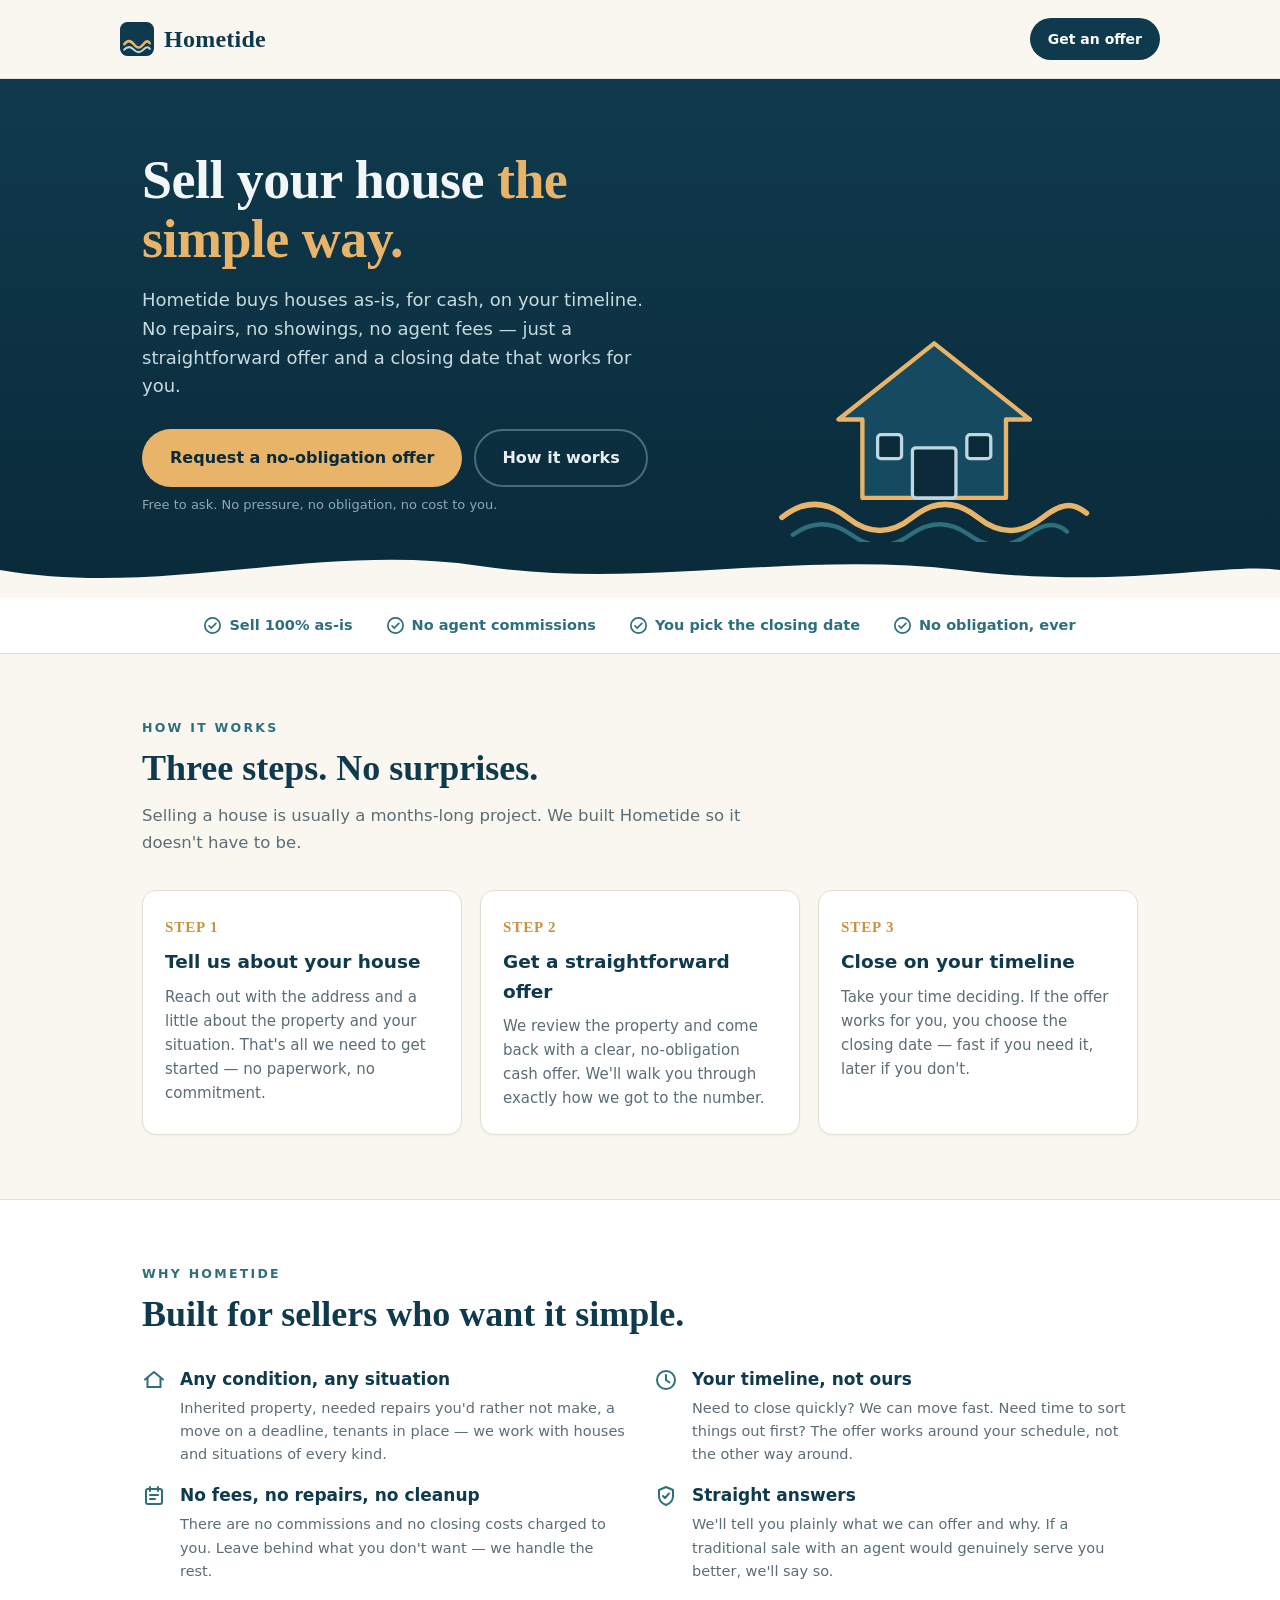
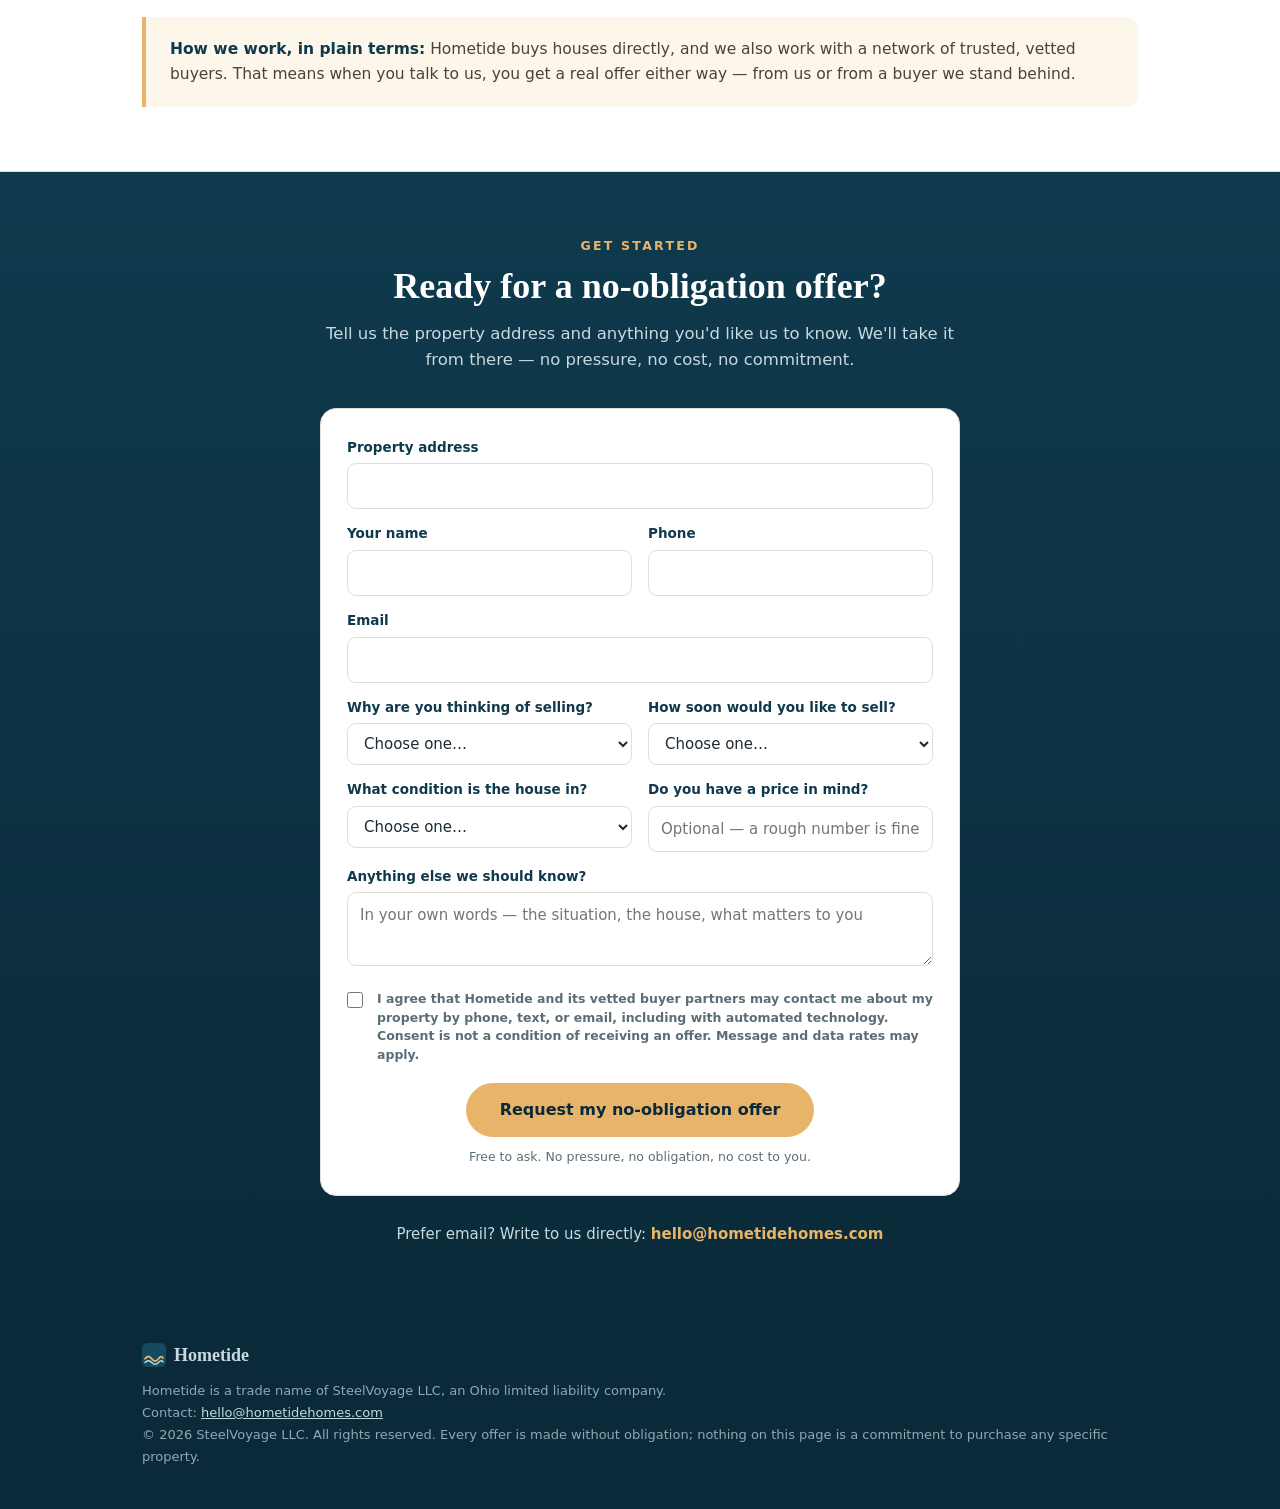
==== index.html @ 089d1f3b "Fix truncated ClickPoint api key" ====
<!doctype html>
<html lang="en">
<head>
<meta charset="utf-8">
<meta name="viewport" content="width=device-width, initial-scale=1">
<title>Hometide — Sell Your House the Simple Way</title>
<meta name="description" content="Hometide buys houses as-is, for cash, on your timeline. No repairs, no fees, no obligation. Get a straightforward offer on your home.">
<meta property="og:title" content="Hometide — Sell Your House the Simple Way">
<meta property="og:description" content="We buy houses as-is, for cash, on your timeline. No repairs, no fees, no obligation.">
<meta property="og:type" content="website">
<meta property="og:url" content="https://hometidehomes.com/">
<link rel="icon" href="data:image/svg+xml,%3Csvg xmlns='http://www.w3.org/2000/svg' viewBox='0 0 32 32'%3E%3Crect width='32' height='32' rx='7' fill='%230f3a4d'/%3E%3Cpath d='M4 21c3-4 6-4 9 0s6 4 9 0 5-3 6-1' stroke='%23e8b46a' stroke-width='2.4' fill='none' stroke-linecap='round'/%3E%3Cpath d='M4 26c3-3.2 6-3.2 9 0s6 3.2 9 0 5-2.4 6-.8' stroke='%23bfd8e0' stroke-width='2' fill='none' stroke-linecap='round'/%3E%3C/svg%3E">
<style>
  :root{
    --navy:#0f3a4d; --navy-deep:#0a2a39; --teal:#2e6f7e;
    --sand:#e8b46a; --sand-deep:#c9923f;
    --paper:#faf7f1; --card:#ffffff; --ink:#1c2b33; --muted:#5b6d76;
    --line:#e3ded4;
    --serif:"Iowan Old Style","Palatino Linotype",Palatino,Georgia,serif;
    --sans:system-ui,-apple-system,"Segoe UI",Roboto,Helvetica,Arial,sans-serif;
  }
  *{box-sizing:border-box;margin:0;padding:0}
  html{scroll-behavior:smooth}
  body{font-family:var(--sans);color:var(--ink);background:var(--paper);line-height:1.6;-webkit-font-smoothing:antialiased}
  .wrap{max-width:1040px;margin:0 auto;padding:0 22px}

  header{background:var(--paper);border-bottom:1px solid var(--line)}
  .nav{display:flex;align-items:center;justify-content:space-between;padding:18px 0}
  .brand{display:flex;align-items:center;gap:10px;text-decoration:none;color:var(--navy)}
  .brand svg{width:34px;height:34px;flex-shrink:0}
  .brand .name{font-family:var(--serif);font-weight:700;font-size:24px;letter-spacing:.01em}
  .nav .cta-sm{font-size:14px;font-weight:600;color:#fff;background:var(--navy);border-radius:999px;
    padding:10px 18px;text-decoration:none}
  .nav .cta-sm:hover{background:var(--teal)}

  .hero{background:linear-gradient(180deg,var(--navy) 0%,var(--navy-deep) 100%);color:#f2f6f7;
    padding:72px 0 0;overflow:hidden}
  .hero-grid{display:grid;grid-template-columns:1.15fr .85fr;gap:36px;align-items:center}
  @media(max-width:760px){.hero-grid{grid-template-columns:1fr}}
  .hero h1{font-family:var(--serif);font-size:clamp(34px,5.6vw,54px);line-height:1.08;font-weight:700;
    letter-spacing:-.01em}
  .hero h1 em{font-style:normal;color:var(--sand)}
  .hero p.lead{font-size:18px;color:#c8d9e0;margin-top:18px;max-width:46ch}
  .hero .ctas{display:flex;gap:12px;flex-wrap:wrap;margin:28px 0 8px}
  .btn{display:inline-block;font-weight:700;font-size:16px;border-radius:999px;padding:14px 26px;
    text-decoration:none;border:2px solid transparent}
  .btn.primary{background:var(--sand);color:var(--navy-deep)}
  .btn.primary:hover{background:var(--sand-deep)}
  .btn.ghost{border-color:#4a6b7a;color:#e6eef1}
  .btn.ghost:hover{border-color:var(--sand);color:var(--sand)}
  .hero .fine{font-size:13px;color:#8fa8b3;margin-bottom:26px}
  .hero-art{align-self:end;justify-self:center;width:min(340px,80%)}
  .wave-band{display:block;width:100%;height:56px}

  .ticks{background:var(--card);border-bottom:1px solid var(--line)}
  .ticks .wrap{display:flex;flex-wrap:wrap;gap:6px 34px;justify-content:center;padding:16px 22px}
  .tick{display:flex;align-items:center;gap:8px;font-size:14.5px;font-weight:600;color:var(--teal)}
  .tick svg{width:17px;height:17px;flex-shrink:0}

  section.block{padding:64px 0}
  .kicker{font-size:12.5px;font-weight:700;letter-spacing:.18em;text-transform:uppercase;color:var(--teal)}
  h2{font-family:var(--serif);font-size:clamp(26px,3.6vw,36px);line-height:1.15;margin:10px 0 14px;color:var(--navy)}
  .sub{color:var(--muted);max-width:62ch;font-size:16.5px}

  .steps{display:grid;grid-template-columns:repeat(3,1fr);gap:18px;margin-top:34px}
  @media(max-width:760px){.steps{grid-template-columns:1fr}}
  .step{background:var(--card);border:1px solid var(--line);border-radius:14px;padding:24px 22px;
    box-shadow:0 1px 2px rgba(15,58,77,.05)}
  .step .num{font-family:var(--serif);font-size:15px;font-weight:700;color:var(--sand-deep);
    letter-spacing:.06em}
  .step h3{font-size:18.5px;color:var(--navy);margin:8px 0 8px}
  .step p{font-size:15px;color:var(--muted)}

  .why{background:var(--card);border-top:1px solid var(--line);border-bottom:1px solid var(--line)}
  .why-grid{display:grid;grid-template-columns:repeat(2,1fr);gap:16px 28px;margin-top:30px}
  @media(max-width:700px){.why-grid{grid-template-columns:1fr}}
  .why-item{display:grid;grid-template-columns:26px 1fr;gap:12px;align-items:start}
  .why-item svg{width:24px;height:24px;margin-top:2px}
  .why-item h3{font-size:17px;color:var(--navy);margin-bottom:4px}
  .why-item p{font-size:14.5px;color:var(--muted)}

  .honest{border-left:4px solid var(--sand);background:#fdf6ea;border-radius:0 12px 12px 0;
    padding:20px 24px;margin-top:34px}
  .honest p{font-size:15.5px;color:#4a4433}
  .honest p b{color:var(--navy)}

  .contact{background:linear-gradient(180deg,var(--navy) 0%,var(--navy-deep) 100%);color:#f2f6f7;
    text-align:center}
  .contact h2{color:#fff}
  .contact .sub{margin:0 auto;color:#c8d9e0}
  .contact .ctas{margin-top:30px;display:flex;gap:12px;justify-content:center;flex-wrap:wrap}
  .contact .reach{margin-top:26px;font-size:15px;color:#c8d9e0}
  .contact .reach a{color:var(--sand);text-decoration:none;font-weight:600}
  .contact .reach a:hover{text-decoration:underline}

  .offer-form{max-width:640px;margin:34px auto 0;text-align:left;background:var(--card);
    border:1px solid var(--line);border-radius:16px;padding:28px 26px;color:var(--ink)}
  .offer-form .fgrid{display:grid;grid-template-columns:1fr 1fr;gap:14px 16px}
  @media(max-width:620px){.offer-form .fgrid{grid-template-columns:1fr}}
  .offer-form .full{grid-column:1 / -1}
  .offer-form label{display:block;font-size:13.5px;font-weight:700;color:var(--navy);margin-bottom:5px}
  .offer-form input,.offer-form select,.offer-form textarea{width:100%;font:inherit;font-size:15px;
    color:var(--ink);background:#fff;border:1px solid var(--line);border-radius:9px;padding:10px 12px}
  .offer-form textarea{min-height:74px;resize:vertical}
  .offer-form input:focus,.offer-form select:focus,.offer-form textarea:focus{outline:2px solid var(--teal);outline-offset:1px}
  .offer-form .consent{display:grid;grid-template-columns:20px 1fr;gap:10px;align-items:start;
    font-size:12.5px;color:var(--muted);margin-top:16px;line-height:1.5}
  .offer-form .consent input{width:16px;height:16px;margin-top:2px}
  .offer-form .fbtn{margin-top:18px;text-align:center}
  .offer-form .fbtn button{font:inherit;font-weight:700;font-size:16px;color:var(--navy-deep);
    background:var(--sand);border:none;border-radius:999px;padding:14px 34px;cursor:pointer}
  .offer-form .fbtn button:hover{background:var(--sand-deep)}
  .offer-form .fnote{font-size:12.5px;color:var(--muted);text-align:center;margin-top:10px}

  footer{background:var(--navy-deep);color:#8fa8b3;padding:30px 0 40px;font-size:13px;line-height:1.7}
  footer .fbrand{display:flex;align-items:center;gap:8px;color:#c8d9e0;font-family:var(--serif);
    font-weight:700;font-size:18px;margin-bottom:10px}
  footer .fbrand svg{width:24px;height:24px}
  footer a{color:#bfd8e0}
</style>
</head>
<body>

<header>
  <div class="wrap nav">
    <a class="brand" href="#">
      <svg viewBox="0 0 32 32" aria-hidden="true"><rect width="32" height="32" rx="7" fill="#0f3a4d"/><path d="M4 21c3-4 6-4 9 0s6 4 9 0 5-3 6-1" stroke="#e8b46a" stroke-width="2.4" fill="none" stroke-linecap="round"/><path d="M4 26c3-3.2 6-3.2 9 0s6 3.2 9 0 5-2.4 6-.8" stroke="#bfd8e0" stroke-width="2" fill="none" stroke-linecap="round"/></svg>
      <span class="name">Hometide</span>
    </a>
    <a class="cta-sm" href="#contact">Get an offer</a>
  </div>
</header>

<div class="hero">
  <div class="wrap hero-grid">
    <div>
      <h1>Sell your house <em>the simple way.</em></h1>
      <p class="lead">Hometide buys houses as-is, for cash, on your timeline. No repairs, no showings, no agent fees — just a straightforward offer and a closing date that works for you.</p>
      <div class="ctas">
        <a class="btn primary" href="#contact">Request a no-obligation offer</a>
        <a class="btn ghost" href="#how">How it works</a>
      </div>
      <p class="fine">Free to ask. No pressure, no obligation, no cost to you.</p>
    </div>
    <svg class="hero-art" viewBox="0 0 300 220" aria-hidden="true">
      <path d="M150 38 L62 108 h22 v72 h132 v-72 h22 Z" fill="#164a60" stroke="#e8b46a" stroke-width="4" stroke-linejoin="round"/>
      <rect x="130" y="134" width="40" height="46" rx="3" fill="#0a2a39" stroke="#bfd8e0" stroke-width="3"/>
      <rect x="98" y="122" width="22" height="22" rx="3" fill="#0a2a39" stroke="#bfd8e0" stroke-width="3"/>
      <rect x="180" y="122" width="22" height="22" rx="3" fill="#0a2a39" stroke="#bfd8e0" stroke-width="3"/>
      <path d="M10 198c20-16 40-16 60 0s40 16 60 0 40-16 60 0 40 16 60 0 30-12 40-4" stroke="#e8b46a" stroke-width="5" fill="none" stroke-linecap="round"/>
      <path d="M20 214c18-13 36-13 54 0s36 13 54 0 36-13 54 0 36 13 54 0 28-10 36-3" stroke="#2e6f7e" stroke-width="4" fill="none" stroke-linecap="round"/>
    </svg>
  </div>
  <svg class="wave-band" viewBox="0 0 1200 56" preserveAspectRatio="none" aria-hidden="true">
    <path d="M0 28 C150 56 300 0 450 24 C600 48 750 8 900 28 C1050 48 1150 20 1200 28 L1200 56 L0 56 Z" fill="#faf7f1"/>
  </svg>
</div>

<div class="ticks">
  <div class="wrap">
    <span class="tick"><svg viewBox="0 0 20 20" fill="none"><circle cx="10" cy="10" r="9" stroke="#2e6f7e" stroke-width="2"/><path d="M6 10.5l2.5 2.5L14 7.5" stroke="#2e6f7e" stroke-width="2" stroke-linecap="round"/></svg>Sell 100% as-is</span>
    <span class="tick"><svg viewBox="0 0 20 20" fill="none"><circle cx="10" cy="10" r="9" stroke="#2e6f7e" stroke-width="2"/><path d="M6 10.5l2.5 2.5L14 7.5" stroke="#2e6f7e" stroke-width="2" stroke-linecap="round"/></svg>No agent commissions</span>
    <span class="tick"><svg viewBox="0 0 20 20" fill="none"><circle cx="10" cy="10" r="9" stroke="#2e6f7e" stroke-width="2"/><path d="M6 10.5l2.5 2.5L14 7.5" stroke="#2e6f7e" stroke-width="2" stroke-linecap="round"/></svg>You pick the closing date</span>
    <span class="tick"><svg viewBox="0 0 20 20" fill="none"><circle cx="10" cy="10" r="9" stroke="#2e6f7e" stroke-width="2"/><path d="M6 10.5l2.5 2.5L14 7.5" stroke="#2e6f7e" stroke-width="2" stroke-linecap="round"/></svg>No obligation, ever</span>
  </div>
</div>

<section class="block" id="how">
  <div class="wrap">
    <p class="kicker">How it works</p>
    <h2>Three steps. No surprises.</h2>
    <p class="sub">Selling a house is usually a months-long project. We built Hometide so it doesn't have to be.</p>
    <div class="steps">
      <div class="step">
        <p class="num">STEP 1</p>
        <h3>Tell us about your house</h3>
        <p>Reach out with the address and a little about the property and your situation. That's all we need to get started — no paperwork, no commitment.</p>
      </div>
      <div class="step">
        <p class="num">STEP 2</p>
        <h3>Get a straightforward offer</h3>
        <p>We review the property and come back with a clear, no-obligation cash offer. We'll walk you through exactly how we got to the number.</p>
      </div>
      <div class="step">
        <p class="num">STEP 3</p>
        <h3>Close on your timeline</h3>
        <p>Take your time deciding. If the offer works for you, you choose the closing date — fast if you need it, later if you don't.</p>
      </div>
    </div>
  </div>
</section>

<section class="block why">
  <div class="wrap">
    <p class="kicker">Why Hometide</p>
    <h2>Built for sellers who want it simple.</h2>
    <div class="why-grid">
      <div class="why-item">
        <svg viewBox="0 0 24 24" fill="none"><path d="M3 11.5 12 4l9 7.5" stroke="#2e6f7e" stroke-width="2" stroke-linecap="round" stroke-linejoin="round"/><path d="M5.5 10v9h13v-9" stroke="#2e6f7e" stroke-width="2" stroke-linecap="round"/></svg>
        <div><h3>Any condition, any situation</h3>
        <p>Inherited property, needed repairs you'd rather not make, a move on a deadline, tenants in place — we work with houses and situations of every kind.</p></div>
      </div>
      <div class="why-item">
        <svg viewBox="0 0 24 24" fill="none"><circle cx="12" cy="12" r="9" stroke="#2e6f7e" stroke-width="2"/><path d="M12 7v5l3.5 2.5" stroke="#2e6f7e" stroke-width="2" stroke-linecap="round"/></svg>
        <div><h3>Your timeline, not ours</h3>
        <p>Need to close quickly? We can move fast. Need time to sort things out first? The offer works around your schedule, not the other way around.</p></div>
      </div>
      <div class="why-item">
        <svg viewBox="0 0 24 24" fill="none"><rect x="4" y="5" width="16" height="15" rx="2" stroke="#2e6f7e" stroke-width="2"/><path d="M8 3v4M16 3v4M8 11h8M8 15h5" stroke="#2e6f7e" stroke-width="2" stroke-linecap="round"/></svg>
        <div><h3>No fees, no repairs, no cleanup</h3>
        <p>There are no commissions and no closing costs charged to you. Leave behind what you don't want — we handle the rest.</p></div>
      </div>
      <div class="why-item">
        <svg viewBox="0 0 24 24" fill="none"><path d="M12 3l7 3v6c0 4.5-3 7.5-7 9-4-1.5-7-4.5-7-9V6l7-3Z" stroke="#2e6f7e" stroke-width="2" stroke-linejoin="round"/><path d="M9 12l2 2 4-4.5" stroke="#2e6f7e" stroke-width="2" stroke-linecap="round" stroke-linejoin="round"/></svg>
        <div><h3>Straight answers</h3>
        <p>We'll tell you plainly what we can offer and why. If a traditional sale with an agent would genuinely serve you better, we'll say so.</p></div>
      </div>
    </div>
    <div class="honest">
      <p><b>How we work, in plain terms:</b> Hometide buys houses directly, and we also work with a network of trusted, vetted buyers. That means when you talk to us, you get a real offer either way — from us or from a buyer we stand behind.</p>
    </div>
  </div>
</section>

<section class="block contact" id="contact">
  <div class="wrap">
    <p class="kicker" style="color:var(--sand)">Get started</p>
    <h2>Ready for a no-obligation offer?</h2>
    <p class="sub">Tell us the property address and anything you'd like us to know. We'll take it from there — no pressure, no cost, no commitment.</p>
    <form class="offer-form" id="offer-form">
      <div class="fgrid">
        <div class="full">
          <label for="f-address">Property address</label>
          <input id="f-address" name="address" autocomplete="street-address" required>
        </div>
        <div>
          <label for="f-name">Your name</label>
          <input id="f-name" name="name" autocomplete="name" required>
        </div>
        <div>
          <label for="f-phone">Phone</label>
          <input id="f-phone" name="phone" type="tel" autocomplete="tel" required>
        </div>
        <div class="full">
          <label for="f-email">Email</label>
          <input id="f-email" name="email" type="email" autocomplete="email">
        </div>
        <div>
          <label for="f-why">Why are you thinking of selling?</label>
          <select id="f-why" name="reason" required>
            <option value="" selected disabled>Choose one…</option>
            <option>Inherited the property</option>
            <option>Relocating / moving</option>
            <option>Repairs are more than I want to take on</option>
            <option>Behind on payments</option>
            <option>Tired of being a landlord</option>
            <option>Divorce or family change</option>
            <option>Just exploring my options</option>
            <option>Something else</option>
          </select>
        </div>
        <div>
          <label for="f-when">How soon would you like to sell?</label>
          <select id="f-when" name="timeline" required>
            <option value="" selected disabled>Choose one…</option>
            <option>As soon as possible</option>
            <option>Within 1–3 months</option>
            <option>3–6 months</option>
            <option>6+ months / no rush</option>
          </select>
        </div>
        <div>
          <label for="f-cond">What condition is the house in?</label>
          <select id="f-cond" name="condition" required>
            <option value="" selected disabled>Choose one…</option>
            <option>Move-in ready</option>
            <option>Needs minor work</option>
            <option>Needs major repairs</option>
            <option>Not livable as-is</option>
          </select>
        </div>
        <div>
          <label for="f-price">Do you have a price in mind?</label>
          <input id="f-price" name="asking_price" inputmode="numeric" placeholder="Optional — a rough number is fine">
        </div>
        <div class="full">
          <label for="f-more">Anything else we should know?</label>
          <textarea id="f-more" name="details" required placeholder="In your own words — the situation, the house, what matters to you"></textarea>
        </div>
      </div>
      <label class="consent">
        <input type="checkbox" name="consent" required>
        <span>I agree that Hometide and its vetted buyer partners may contact me about my property by phone, text, or email, including with automated technology. Consent is not a condition of receiving an offer. Message and data rates may apply.</span>
      </label>
      <div class="fbtn"><button type="submit">Request my no-obligation offer</button></div>
      <p class="fnote">Free to ask. No pressure, no obligation, no cost to you.</p>
    </form>
    <p class="reach">Prefer email? Write to us directly: <a href="mailto:hello@hometidehomes.com">hello@hometidehomes.com</a></p>
  </div>
</section>

<footer>
  <div class="wrap">
    <div class="fbrand">
      <svg viewBox="0 0 32 32" aria-hidden="true"><rect width="32" height="32" rx="7" fill="#164a60"/><path d="M4 21c3-4 6-4 9 0s6 4 9 0 5-3 6-1" stroke="#e8b46a" stroke-width="2.4" fill="none" stroke-linecap="round"/><path d="M4 26c3-3.2 6-3.2 9 0s6 3.2 9 0 5-2.4 6-.8" stroke="#bfd8e0" stroke-width="2" fill="none" stroke-linecap="round"/></svg>
      Hometide
    </div>
    <p>Hometide is a trade name of SteelVoyage LLC, an Ohio limited liability company.</p>
    <p>Contact: <a href="mailto:hello@hometidehomes.com">hello@hometidehomes.com</a></p>
    <p>&copy; 2026 SteelVoyage LLC. All rights reserved. Every offer is made without obligation; nothing on this page is a commitment to purchase any specific property.</p>
  </div>
</footer>

<script>
// Submissions post to ClickPoint LeadExec (lead source 72655 / campaign 100001).
// The key below only permits inserting leads into that source; if the post fails
// for any reason, fall back to a pre-filled email so no lead is ever lost.
document.getElementById("offer-form").addEventListener("submit",function(e){
  e.preventDefault();
  var f=e.target;
  if(!f.reportValidity()) return;
  var d=new FormData(f);
  var name=(d.get("name")||"").trim(), sp=name.indexOf(" ");
  var first=sp>0?name.slice(0,sp):name, last=sp>0?name.slice(sp+1):"-";
  var tf={"As soon as possible":"ASAP","Within 1–3 months":"1-3 Months","3–6 months":"3-6 Months","6+ months / no rush":"6+ Months"}[d.get("timeline")]||"";
  var price=parseFloat(String(d.get("asking_price")||"").replace(/[^0-9.]/g,""))||0;
  var btn=f.querySelector("button[type=submit]"); btn.disabled=true; btn.textContent="Sending…";
  var mailFallback=function(){
    var body="Property address: "+d.get("address")+"\nName: "+name+"\nPhone: "+d.get("phone")+
      "\nEmail: "+(d.get("email")||"")+"\nWhy selling: "+d.get("reason")+"\nHow soon: "+d.get("timeline")+
      "\nCondition: "+d.get("condition")+"\nPrice in mind: "+(d.get("asking_price")||"")+
      "\nAnything else: "+d.get("details")+"\nConsent to contact: yes";
    location.href="mailto:hello@hometidehomes.com?subject="+encodeURIComponent("Offer request: "+d.get("address"))+
      "&body="+encodeURIComponent(body);
    btn.disabled=false; btn.textContent="Request my no-obligation offer";
  };
  fetch("https://leads.leadexec.net/v2/insert/general",{
    method:"POST",
    headers:{"content-type":"application/json","accept":"application/json","api-key":"85d6f99a-3c53-4b53-bb1b-fca017879ca3"},
    body:JSON.stringify({
      source:{vid:72655,aid:100001,lid:100000},
      leads:[{fields:{
        FirstName:first,LastName:last,Phone:d.get("phone"),Email:d.get("email")||"",
        Address:d.get("address"),
        TransactionType:"Sell",Timeframe:tf,AskingPrice:price,
        Features:"Why selling: "+d.get("reason")+" | Condition: "+d.get("condition")+" | In their words: "+d.get("details"),
        TCPAContactConsent:"Agreed on hometidehomes.com: contact by phone/text/email incl. automated technology; consent not a condition of offer.",
        LandingPageURL:location.href
      }}]
    })
  }).then(function(r){return r.json();}).then(function(j){
    if(j&&j.results&&j.results[0]&&j.results[0].isValid){
      f.innerHTML='<p style="font-size:17px;text-align:center;padding:30px 10px"><b>Got it — thank you.</b><br>We’ll review your property and reach out shortly with next steps.</p>';
    } else { mailFallback(); }
  }).catch(mailFallback);
});
</script>
</body>
</html>
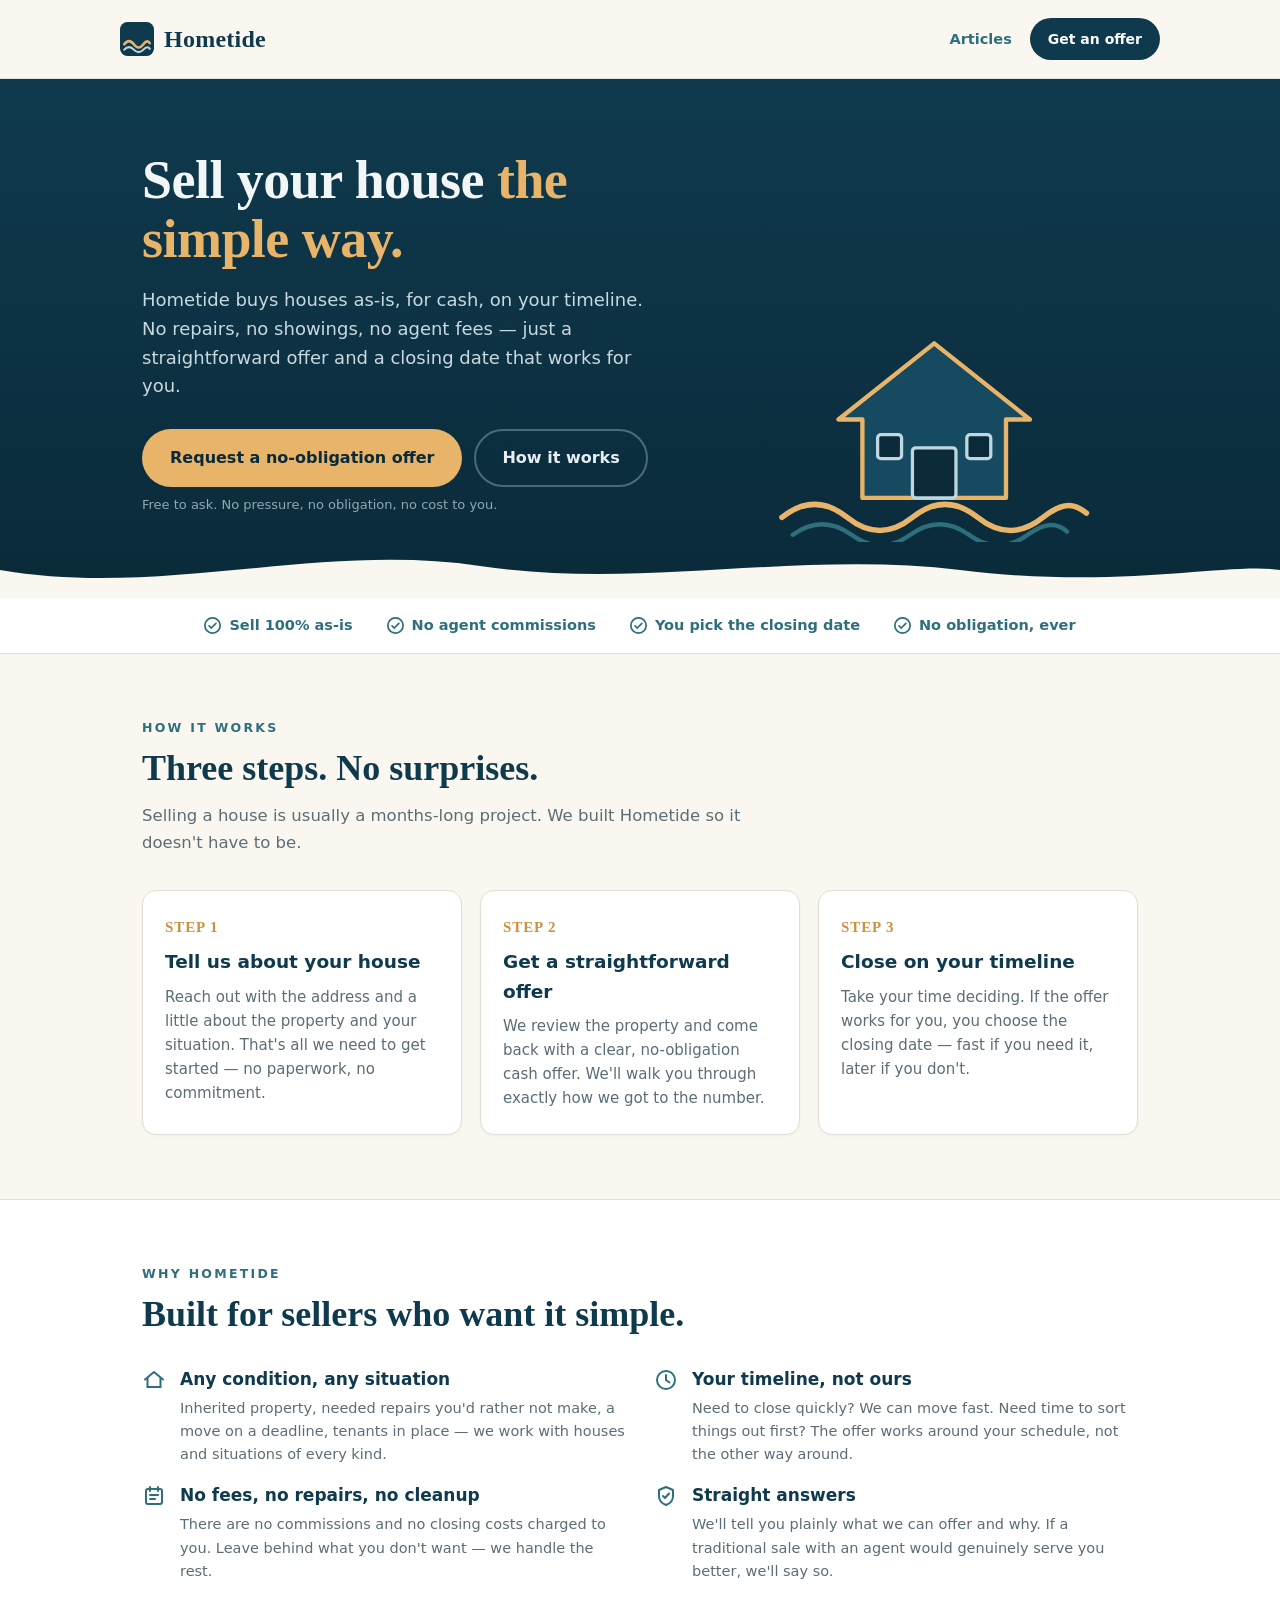
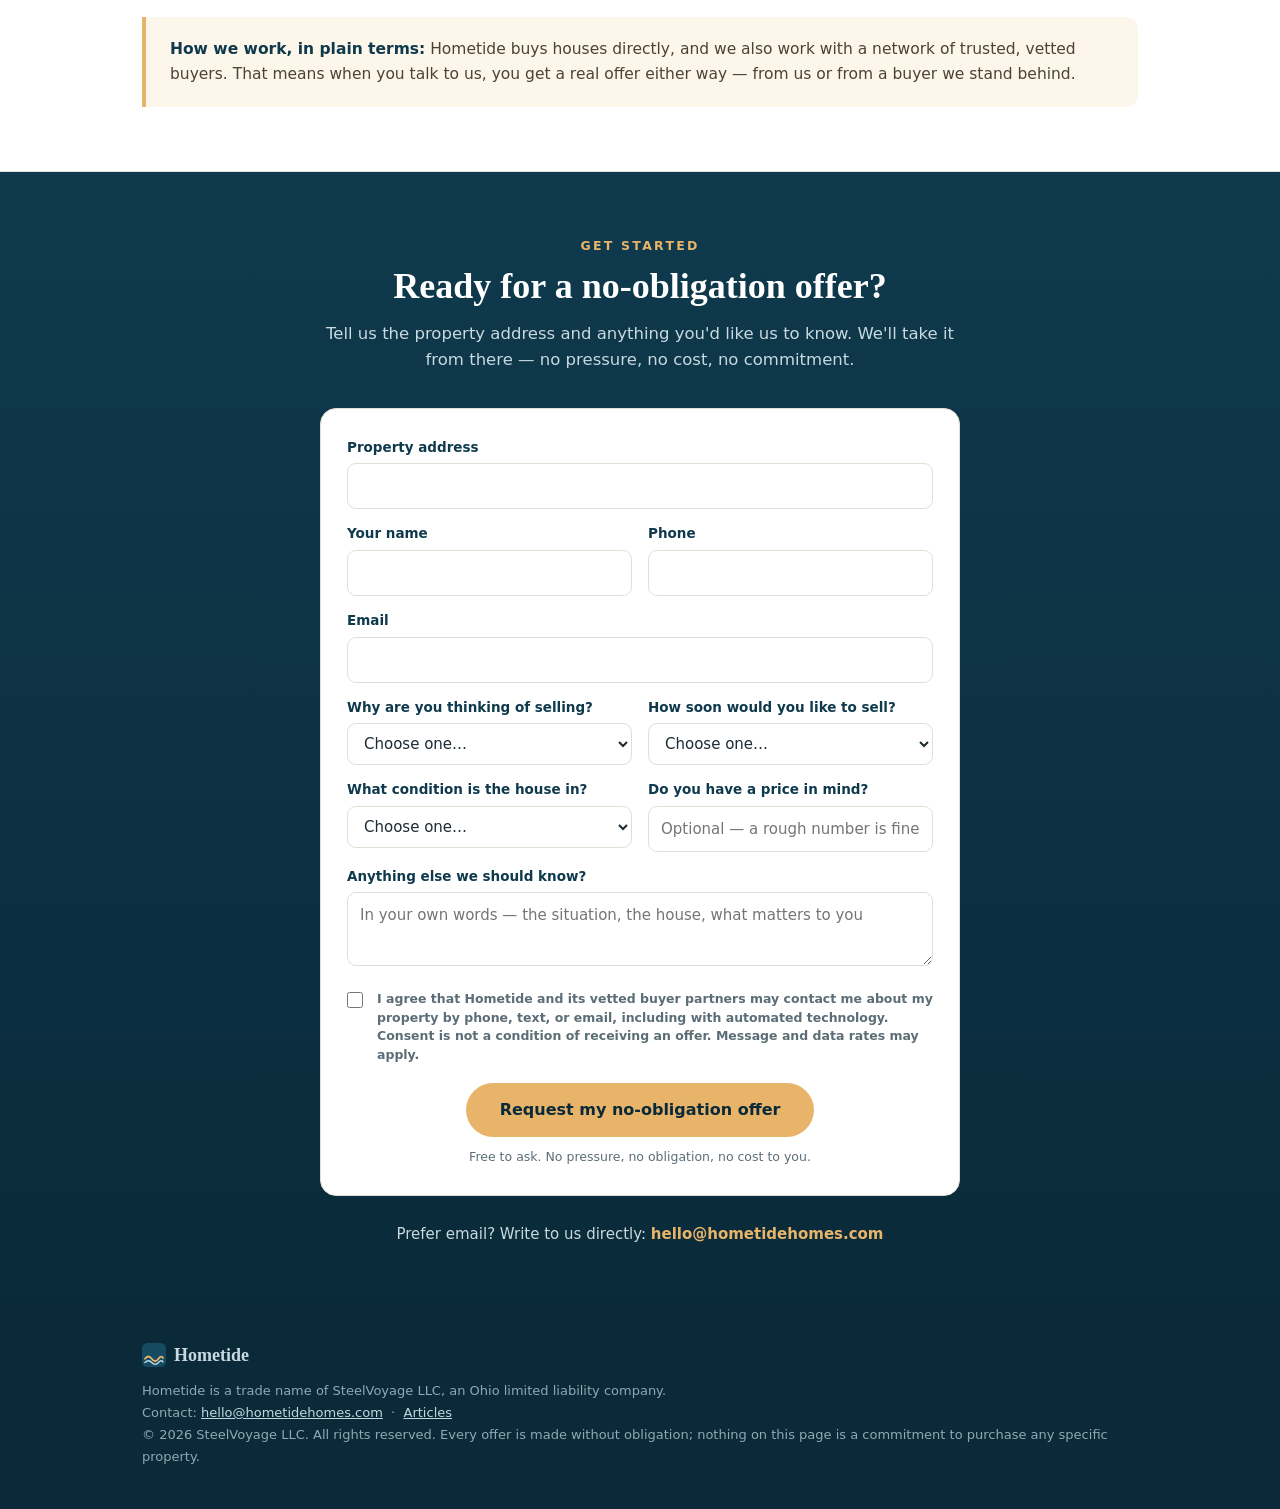
==== commit 82d5cb42: "Add brand images, social preview cards, sitemap and robots.txt Adds a Hometide profile image, Facebo" ====
--- a/index.html
+++ b/index.html
@@ -3,12 +3,29 @@
 <head>
 <meta charset="utf-8">
 <meta name="viewport" content="width=device-width, initial-scale=1">
+<meta name="facebook-domain-verification" content="tmj1knhku5plpbpzrgi9oh5hqhqlci" />
 <title>Hometide — Sell Your House the Simple Way</title>
+<script>
+!function(f,b,e,v,n,t,s){if(f.fbq)return;n=f.fbq=function(){n.callMethod?
+n.callMethod.apply(n,arguments):n.queue.push(arguments)};if(!f._fbq)f._fbq=n;
+n.push=n;n.loaded=!0;n.version='2.0';n.queue=[];t=b.createElement(e);t.async=!0;
+t.src=v;s=b.getElementsByTagName(e)[0];s.parentNode.insertBefore(t,s)}(window,
+document,'script','https://connect.facebook.net/en_US/fbevents.js');
+fbq('init','1367266238373716');
+fbq('track','PageView');
+</script>
+<noscript><img height="1" width="1" style="display:none"
+src="https://www.facebook.com/tr?id=1367266238373716&ev=PageView&noscript=1"></noscript>
 <meta name="description" content="Hometide buys houses as-is, for cash, on your timeline. No repairs, no fees, no obligation. Get a straightforward offer on your home.">
 <meta property="og:title" content="Hometide — Sell Your House the Simple Way">
 <meta property="og:description" content="We buy houses as-is, for cash, on your timeline. No repairs, no fees, no obligation.">
 <meta property="og:type" content="website">
 <meta property="og:url" content="https://hometidehomes.com/">
+<meta property="og:image" content="https://hometidehomes.com/assets/hometide-og.png">
+<meta property="og:image:width" content="1200">
+<meta property="og:image:height" content="630">
+<meta name="twitter:card" content="summary_large_image">
+<meta name="twitter:image" content="https://hometidehomes.com/assets/hometide-og.png">
 <link rel="icon" href="data:image/svg+xml,%3Csvg xmlns='http://www.w3.org/2000/svg' viewBox='0 0 32 32'%3E%3Crect width='32' height='32' rx='7' fill='%230f3a4d'/%3E%3Cpath d='M4 21c3-4 6-4 9 0s6 4 9 0 5-3 6-1' stroke='%23e8b46a' stroke-width='2.4' fill='none' stroke-linecap='round'/%3E%3Cpath d='M4 26c3-3.2 6-3.2 9 0s6 3.2 9 0 5-2.4 6-.8' stroke='%23bfd8e0' stroke-width='2' fill='none' stroke-linecap='round'/%3E%3C/svg%3E">
 <style>
   :root{
@@ -127,7 +144,10 @@
       <svg viewBox="0 0 32 32" aria-hidden="true"><rect width="32" height="32" rx="7" fill="#0f3a4d"/><path d="M4 21c3-4 6-4 9 0s6 4 9 0 5-3 6-1" stroke="#e8b46a" stroke-width="2.4" fill="none" stroke-linecap="round"/><path d="M4 26c3-3.2 6-3.2 9 0s6 3.2 9 0 5-2.4 6-.8" stroke="#bfd8e0" stroke-width="2" fill="none" stroke-linecap="round"/></svg>
       <span class="name">Hometide</span>
     </a>
-    <a class="cta-sm" href="#contact">Get an offer</a>
+    <span style="display:flex;align-items:center;gap:18px">
+      <a href="/articles/" style="font-size:14.5px;font-weight:600;color:var(--teal);text-decoration:none">Articles</a>
+      <a class="cta-sm" href="#contact">Get an offer</a>
+    </span>
   </div>
 </header>
 
@@ -306,14 +326,15 @@
       Hometide
     </div>
     <p>Hometide is a trade name of SteelVoyage LLC, an Ohio limited liability company.</p>
-    <p>Contact: <a href="mailto:hello@hometidehomes.com">hello@hometidehomes.com</a></p>
+    <p>Contact: <a href="mailto:hello@hometidehomes.com">hello@hometidehomes.com</a> &nbsp;&middot;&nbsp; <a href="/articles/">Articles</a></p>
     <p>&copy; 2026 SteelVoyage LLC. All rights reserved. Every offer is made without obligation; nothing on this page is a commitment to purchase any specific property.</p>
   </div>
 </footer>
 
 <script>
-// Submissions post to ClickPoint LeadExec (lead source 72655 / campaign 100001).
-// The key below only permits inserting leads into that source; if the post fails
+// Submissions post to a Zapier relay ("Hometide form -> ClickPoint LeadExec"),
+// which forwards them into ClickPoint LeadExec (lead source 72655 / campaign 100001).
+// Browsers cannot post to LeadExec directly (no CORS). If the post fails
 // for any reason, fall back to a pre-filled email so no lead is ever lost.
 document.getElementById("offer-form").addEventListener("submit",function(e){
   e.preventDefault();
@@ -334,22 +355,21 @@
       "&body="+encodeURIComponent(body);
     btn.disabled=false; btn.textContent="Request my no-obligation offer";
   };
-  fetch("https://leads.leadexec.net/v2/insert/general",{
+  fetch("https://hooks.zapier.com/hooks/catch/28667315/4hytg0z/",{
     method:"POST",
-    headers:{"content-type":"application/json","accept":"application/json","api-key":"85d6f99a-3c53-4b53-bb1b-fca017879ca3"},
+    // no content-type header: a plain-text POST skips the browser's CORS preflight,
+    // which hooks.zapier.com rejects; Zapier still parses the JSON body.
     body:JSON.stringify({
-      source:{vid:72655,aid:100001,lid:100000},
-      leads:[{fields:{
-        FirstName:first,LastName:last,Phone:d.get("phone"),Email:d.get("email")||"",
-        Address:d.get("address"),
-        TransactionType:"Sell",Timeframe:tf,AskingPrice:price,
-        Features:"Why selling: "+d.get("reason")+" | Condition: "+d.get("condition")+" | In their words: "+d.get("details"),
-        TCPAContactConsent:"Agreed on hometidehomes.com: contact by phone/text/email incl. automated technology; consent not a condition of offer.",
-        LandingPageURL:location.href
-      }}]
+      FirstName:first,LastName:last,Phone:d.get("phone"),Email:d.get("email")||"",
+      Address:d.get("address"),
+      TransactionType:"Sell",Timeframe:tf,AskingPrice:price,
+      Features:"Why selling: "+d.get("reason")+" | Condition: "+d.get("condition")+" | Price in mind: "+(d.get("asking_price")||"none given")+" | In their words: "+d.get("details"),
+      TCPAContactConsent:"Agreed on hometidehomes.com: contact by phone/text/email incl. automated technology; consent not a condition of offer.",
+      LandingPageURL:location.href
     })
   }).then(function(r){return r.json();}).then(function(j){
-    if(j&&j.results&&j.results[0]&&j.results[0].isValid){
+    if(j&&j.status==="success"){
+      if(window.fbq){fbq('track','Lead');}
       f.innerHTML='<p style="font-size:17px;text-align:center;padding:30px 10px"><b>Got it — thank you.</b><br>We’ll review your property and reach out shortly with next steps.</p>';
     } else { mailFallback(); }
   }).catch(mailFallback);
